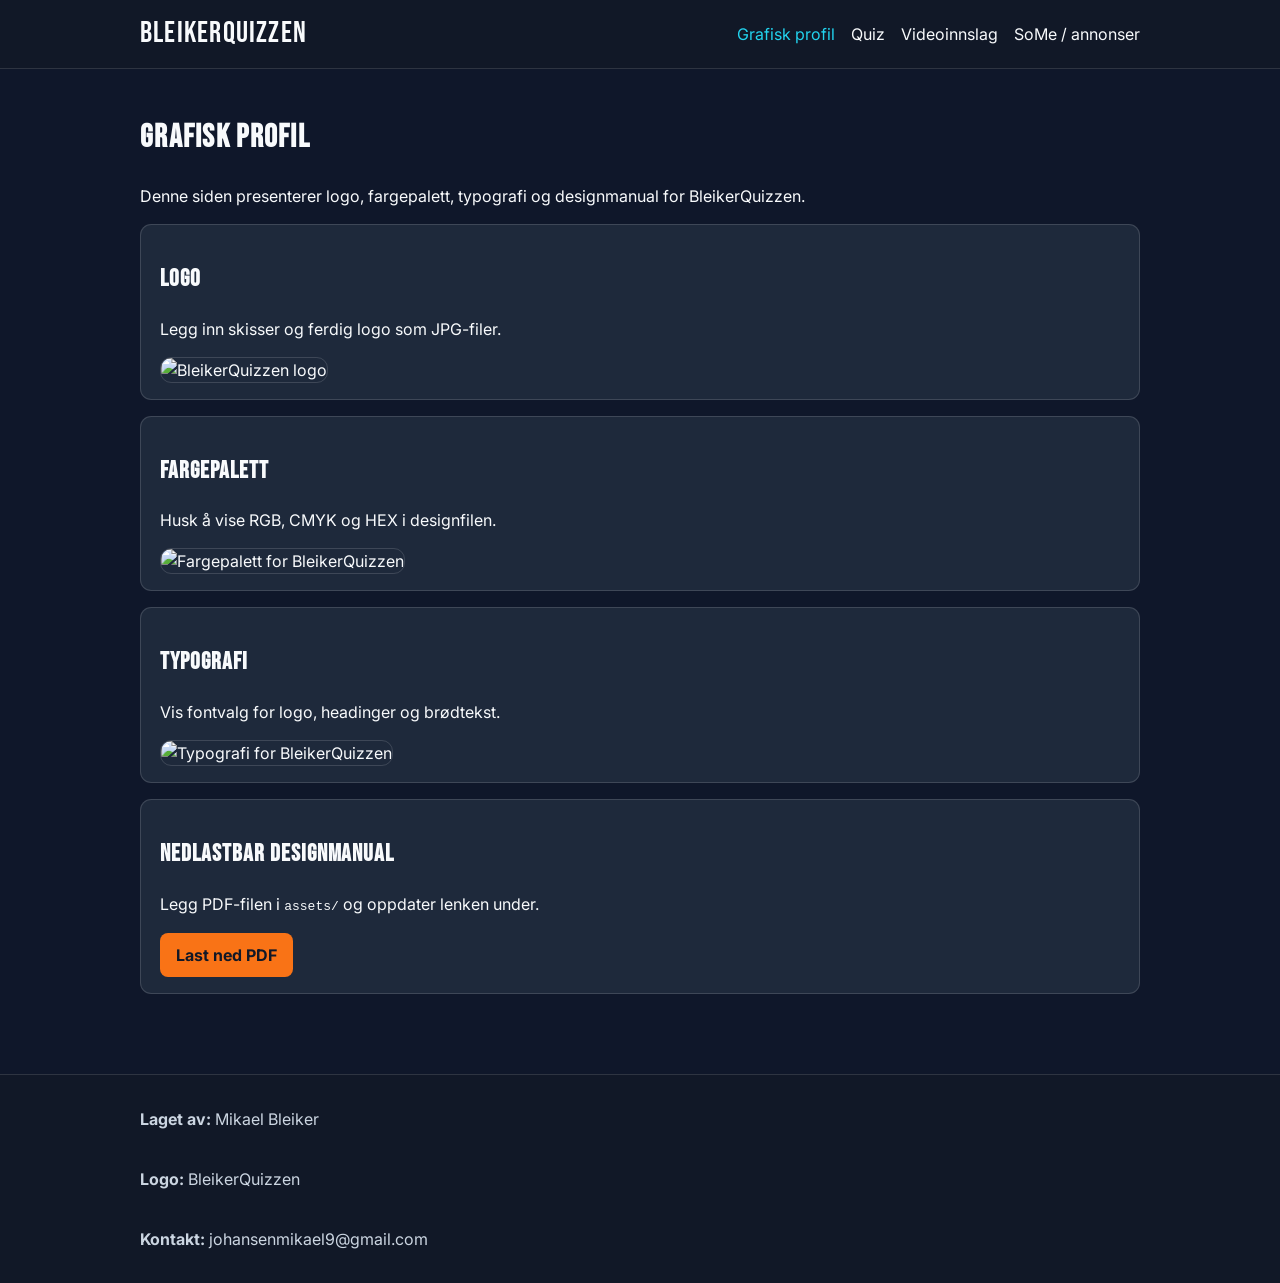
==== grafisk-profil.html @ 67dbe014 "Initial commit: Project setup with HTML, CSS, and JS files" ====
<!doctype html>
<html lang="no">
  <head>
    <meta charset="UTF-8" />
    <meta name="viewport" content="width=device-width, initial-scale=1.0" />
    <title>BleikerQuizzen | Grafisk profil</title>
    <link rel="preconnect" href="https://fonts.googleapis.com" />
    <link rel="preconnect" href="https://fonts.gstatic.com" crossorigin />
    <link
      href="https://fonts.googleapis.com/css2?family=Bebas+Neue&family=Inter:wght@400;600;700&display=swap"
      rel="stylesheet"
    />
    <link rel="stylesheet" href="styles.css" />
  </head>
  <body>
    <header class="site-header">
      <nav class="nav container">
        <a class="logo" href="index.html">BleikerQuizzen</a>
        <ul class="nav-links">
          <li><a href="grafisk-profil.html" aria-current="page">Grafisk profil</a></li>
          <li><a href="quiz.html">Quiz</a></li>
          <li><a href="video.html">Videoinnslag</a></li>
          <li><a href="some.html">SoMe / annonser</a></li>
        </ul>
      </nav>
    </header>

    <main class="container page-content">
      <h1>Grafisk profil</h1>
      <p>
        Denne siden presenterer logo, fargepalett, typografi og designmanual for
        BleikerQuizzen.
      </p>

      <section class="card">
        <h2>Logo</h2>
        <p>Legg inn skisser og ferdig logo som JPG-filer.</p>
        <img src="assets/logo-ferdig.jpg" alt="BleikerQuizzen logo" />
      </section>

      <section class="card">
        <h2>Fargepalett</h2>
        <p>Husk å vise RGB, CMYK og HEX i designfilen.</p>
        <img src="assets/fargepalett.jpg" alt="Fargepalett for BleikerQuizzen" />
      </section>

      <section class="card">
        <h2>Typografi</h2>
        <p>Vis fontvalg for logo, headinger og brødtekst.</p>
        <img src="assets/typografi.jpg" alt="Typografi for BleikerQuizzen" />
      </section>

      <section class="card">
        <h2>Nedlastbar designmanual</h2>
        <p>Legg PDF-filen i <code>assets/</code> og oppdater lenken under.</p>
        <a class="btn" href="assets/designmanual.pdf" download>Last ned PDF</a>
      </section>
    </main>

    <footer class="site-footer">
      <div class="container footer-grid">
        <p><strong>Laget av:</strong> Mikael Bleiker</p>
        <p><strong>Logo:</strong> BleikerQuizzen</p>
        <p><strong>Kontakt:</strong> johansenmikael9@gmail.com</p>
      </div>
    </footer>
  </body>
  </html>
---- styles.css ----
:root {
  --bg: #0f172a;
  --surface: #1e293b;
  --text: #f8fafc;
  --muted: #cbd5e1;
  --primary: #f97316;
  --primary-dark: #ea580c;
  --accent: #22d3ee;
  --good: #22c55e;
  --bad: #ef4444;
}

* {
  box-sizing: border-box;
}

body {
  margin: 0;
  font-family: "Inter", sans-serif;
  background: var(--bg);
  color: var(--text);
  line-height: 1.5;
}

h1,
h2,
h3,
.logo {
  font-family: "Bebas Neue", sans-serif;
  letter-spacing: 0.04em;
}

.container {
  width: min(1000px, 92%);
  margin-inline: auto;
}

.site-header {
  background: #111827;
  border-bottom: 1px solid rgba(255, 255, 255, 0.12);
  position: sticky;
  top: 0;
}

.nav {
  display: flex;
  align-items: center;
  justify-content: space-between;
  gap: 0.8rem;
  padding: 0.7rem 0;
}

.logo {
  font-size: 1.9rem;
  text-decoration: none;
  color: var(--primary);
}

.nav-links {
  list-style: none;
  padding: 0;
  margin: 0;
  display: flex;
  flex-wrap: wrap;
  gap: 1rem;
}

.nav a {
  color: var(--text);
  text-decoration: none;
}

.nav a:hover,
.nav a[aria-current="page"] {
  color: var(--accent);
}

.hero {
  padding: 2rem 0 1rem;
}

.hero-card {
  background: var(--surface);
  border: 1px solid rgba(255, 255, 255, 0.14);
  border-radius: 0.8rem;
  padding: 1.2rem;
}

.eyebrow {
  color: var(--accent);
  font-weight: 600;
  text-transform: uppercase;
  letter-spacing: 0.05em;
  font-size: 0.8rem;
  margin: 0 0 0.35rem;
}

.hero h1 {
  font-size: clamp(3rem, 6vw, 5rem);
  margin: 0 0 0.4rem;
}

.hero h2 {
  font-size: clamp(1.2rem, 2.8vw, 1.8rem);
  margin: 0 0 0.7rem;
}

.cta-row {
  display: flex;
  gap: 0.75rem;
  flex-wrap: wrap;
}

.btn {
  border: 0;
  background: var(--primary);
  color: #111827;
  padding: 0.65rem 1rem;
  border-radius: 0.5rem;
  font-weight: 700;
  cursor: pointer;
  text-decoration: none;
  display: inline-block;
}

.btn:hover {
  background: var(--primary-dark);
}

.btn-secondary {
  background: var(--accent);
}

.feature,
.card {
  background: var(--surface);
  border: 1px solid rgba(255, 255, 255, 0.14);
  border-radius: 0.7rem;
  padding: 1rem 1.2rem;
  margin: 1rem auto;
}

.feature {
  margin: 0;
}

.feature-grid {
  display: grid;
  grid-template-columns: repeat(3, minmax(0, 1fr));
  gap: 0.8rem;
  margin-bottom: 1rem;
}

.text-link {
  color: var(--accent);
  font-weight: 700;
}

.page-content {
  padding: 1.5rem 0 2rem;
}

img,
.media {
  max-width: 100%;
  border-radius: 0.7rem;
  border: 1px solid rgba(255, 255, 255, 0.14);
}

.site-footer {
  border-top: 1px solid rgba(255, 255, 255, 0.12);
  background: #111827;
  margin-top: 2rem;
}

.footer-grid {
  display: grid;
  gap: 0.25rem;
  padding: 1rem 0;
  color: var(--muted);
}

.quiz-top {
  display: flex;
  justify-content: space-between;
  gap: 0.7rem;
  align-items: center;
}

.quiz-page .card {
  max-width: 760px;
}

.progress-track {
  width: 100%;
  height: 8px;
  border-radius: 999px;
  background: #334155;
  overflow: hidden;
  margin-bottom: 0.9rem;
}

.progress-bar {
  width: 10%;
  height: 100%;
  background: var(--accent);
  transition: width 0.2s ease;
}

#playerName {
  width: 100%;
  max-width: 350px;
  margin: 0.4rem 0 1rem;
  padding: 0.6rem;
  border-radius: 0.5rem;
  border: 1px solid #334155;
}

.answer-grid {
  display: grid;
  grid-template-columns: 1fr;
  gap: 0.6rem;
  margin: 1rem 0;
}

.answer-btn {
  background: #334155;
  color: var(--text);
  border: 1px solid rgba(255, 255, 255, 0.12);
  border-radius: 0.5rem;
  padding: 0.7rem;
  cursor: pointer;
  text-align: left;
  transition: border-color 0.15s ease;
}

.answer-btn:hover:not(:disabled) {
  border-color: var(--accent);
}

.answer-btn:disabled {
  cursor: not-allowed;
  opacity: 0.8;
}

.answer-btn.correct {
  background: rgba(34, 197, 94, 0.2);
  border-color: var(--good);
}

.answer-btn.wrong {
  background: rgba(239, 68, 68, 0.2);
  border-color: var(--bad);
}

.feedback {
  min-height: 1.6rem;
  font-weight: 700;
}

.hidden {
  display: none;
}

@media (max-width: 700px) {
  .nav {
    flex-direction: column;
    align-items: flex-start;
  }

  .feature-grid {
    grid-template-columns: 1fr;
  }
}
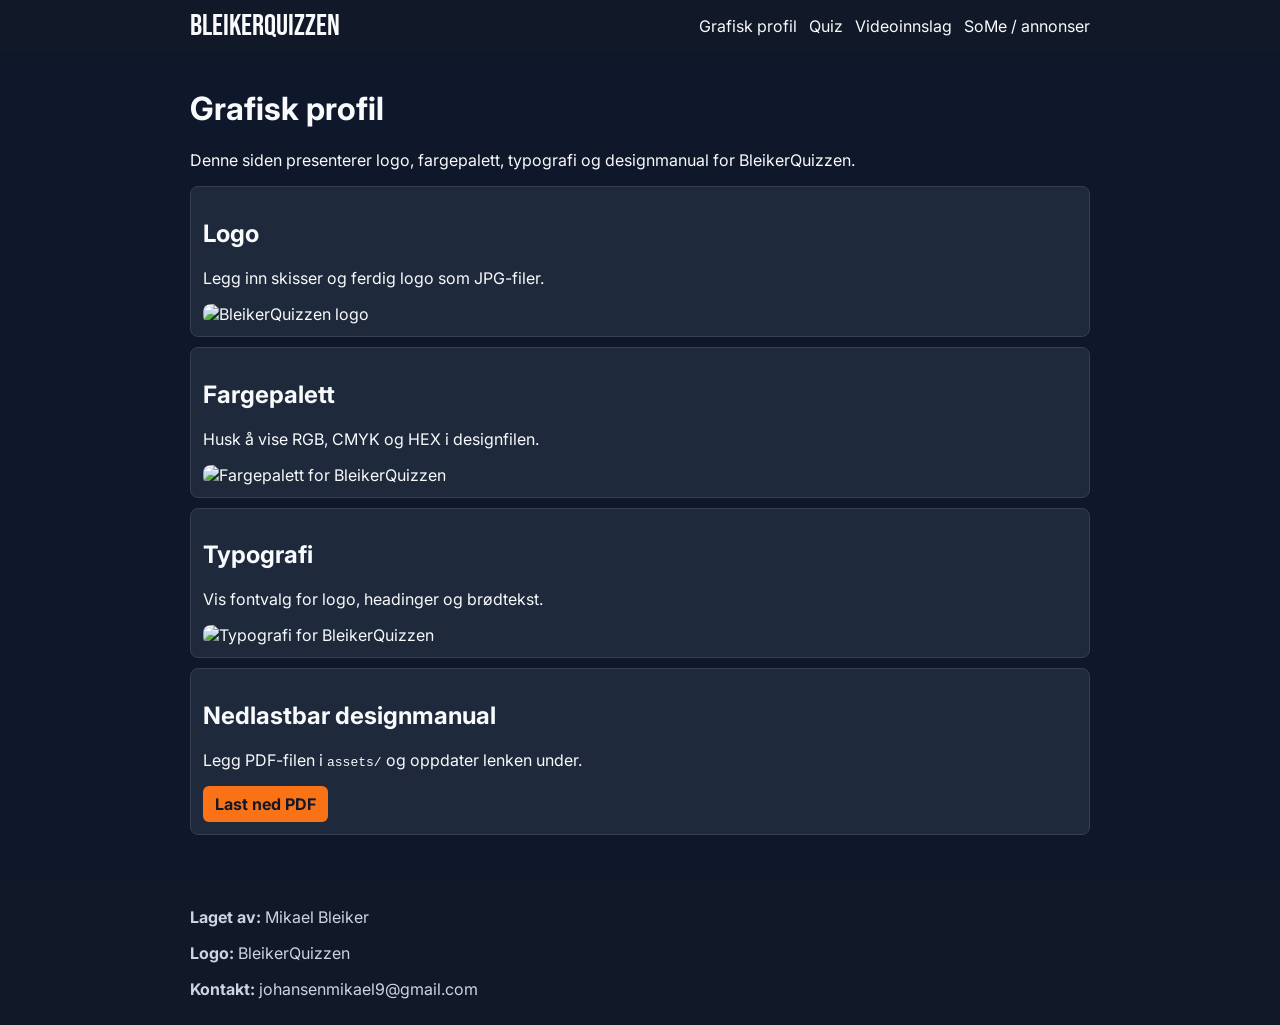
==== commit 053141a8: "Update: Complete website structure and quiz functionality" ====
--- a/grafisk-profil.html
+++ b/grafisk-profil.html
@@ -10,7 +10,7 @@
       href="https://fonts.googleapis.com/css2?family=Bebas+Neue&family=Inter:wght@400;600;700&display=swap"
       rel="stylesheet"
     />
-    <link rel="stylesheet" href="styles.css" />
+    <link rel="stylesheet" href="css/styles.css" />
   </head>
   <body>
     <header class="site-header">
--- a/css/styles.css
+++ b/css/styles.css
@@ -0,0 +1,32 @@
+* { box-sizing: border-box; }
+body { margin: 0; font-family: Inter, sans-serif; background: #0f172a; color: #f8fafc; }
+.container { width: 92%; max-width: 900px; margin: 0 auto; }
+.site-header { background: #111827; padding: 8px 0; }
+.nav { display: flex; justify-content: space-between; align-items: center; gap: 10px; }
+.logo { color: #f97316; text-decoration: none; font-family: "Bebas Neue", sans-serif; font-size: 30px; }
+.nav-links { list-style: none; display: flex; gap: 12px; margin: 0; padding: 0; flex-wrap: wrap; }
+.nav a { color: #f8fafc; text-decoration: none; }
+.hero, .page-content { padding: 16px 0; }
+.hero h1 { margin: 6px 0; font-family: "Bebas Neue", sans-serif; font-size: 52px; }
+.hero h2 { margin: 4px 0 10px; font-size: 22px; }
+.eyebrow { color: #22d3ee; margin: 0; font-size: 13px; }
+.card, .feature { background: #1e293b; border: 1px solid #334155; border-radius: 8px; padding: 12px; margin: 10px 0; }
+.btn { background: #f97316; color: #111827; border: 0; border-radius: 6px; padding: 8px 12px; font-weight: 700; cursor: pointer; text-decoration: none; display: inline-block; }
+.btn-secondary { background: #22d3ee; }
+.cta-row { display: flex; gap: 8px; flex-wrap: wrap; }
+.text-link { color: #22d3ee; }
+.site-footer { background: #111827; margin-top: 20px; padding: 10px 0; }
+.footer-grid { color: #cbd5e1; }
+img, .media { max-width: 100%; border-radius: 8px; }
+.quiz-top { display: flex; justify-content: space-between; }
+.progress-track { height: 8px; background: #334155; border-radius: 99px; overflow: hidden; margin-bottom: 10px; }
+.progress-bar { height: 8px; width: 10%; background: #22d3ee; }
+#playerName { width: 100%; max-width: 320px; padding: 8px; border-radius: 6px; border: 1px solid #334155; margin: 5px 0 10px; }
+.answer-grid { display: grid; gap: 8px; margin: 10px 0; }
+.answer-btn { background: #334155; color: #f8fafc; border: 1px solid #475569; border-radius: 6px; padding: 8px; text-align: left; cursor: pointer; }
+.answer-btn.correct { background: #14532d; }
+.answer-btn.wrong { background: #7f1d1d; }
+.answer-btn:disabled { opacity: 0.9; cursor: not-allowed; }
+.feedback { min-height: 20px; font-weight: 700; }
+.hidden { display: none; }
+@media (max-width: 700px) { .nav { flex-direction: column; align-items: start; } .hero h1 { font-size: 42px; } }
